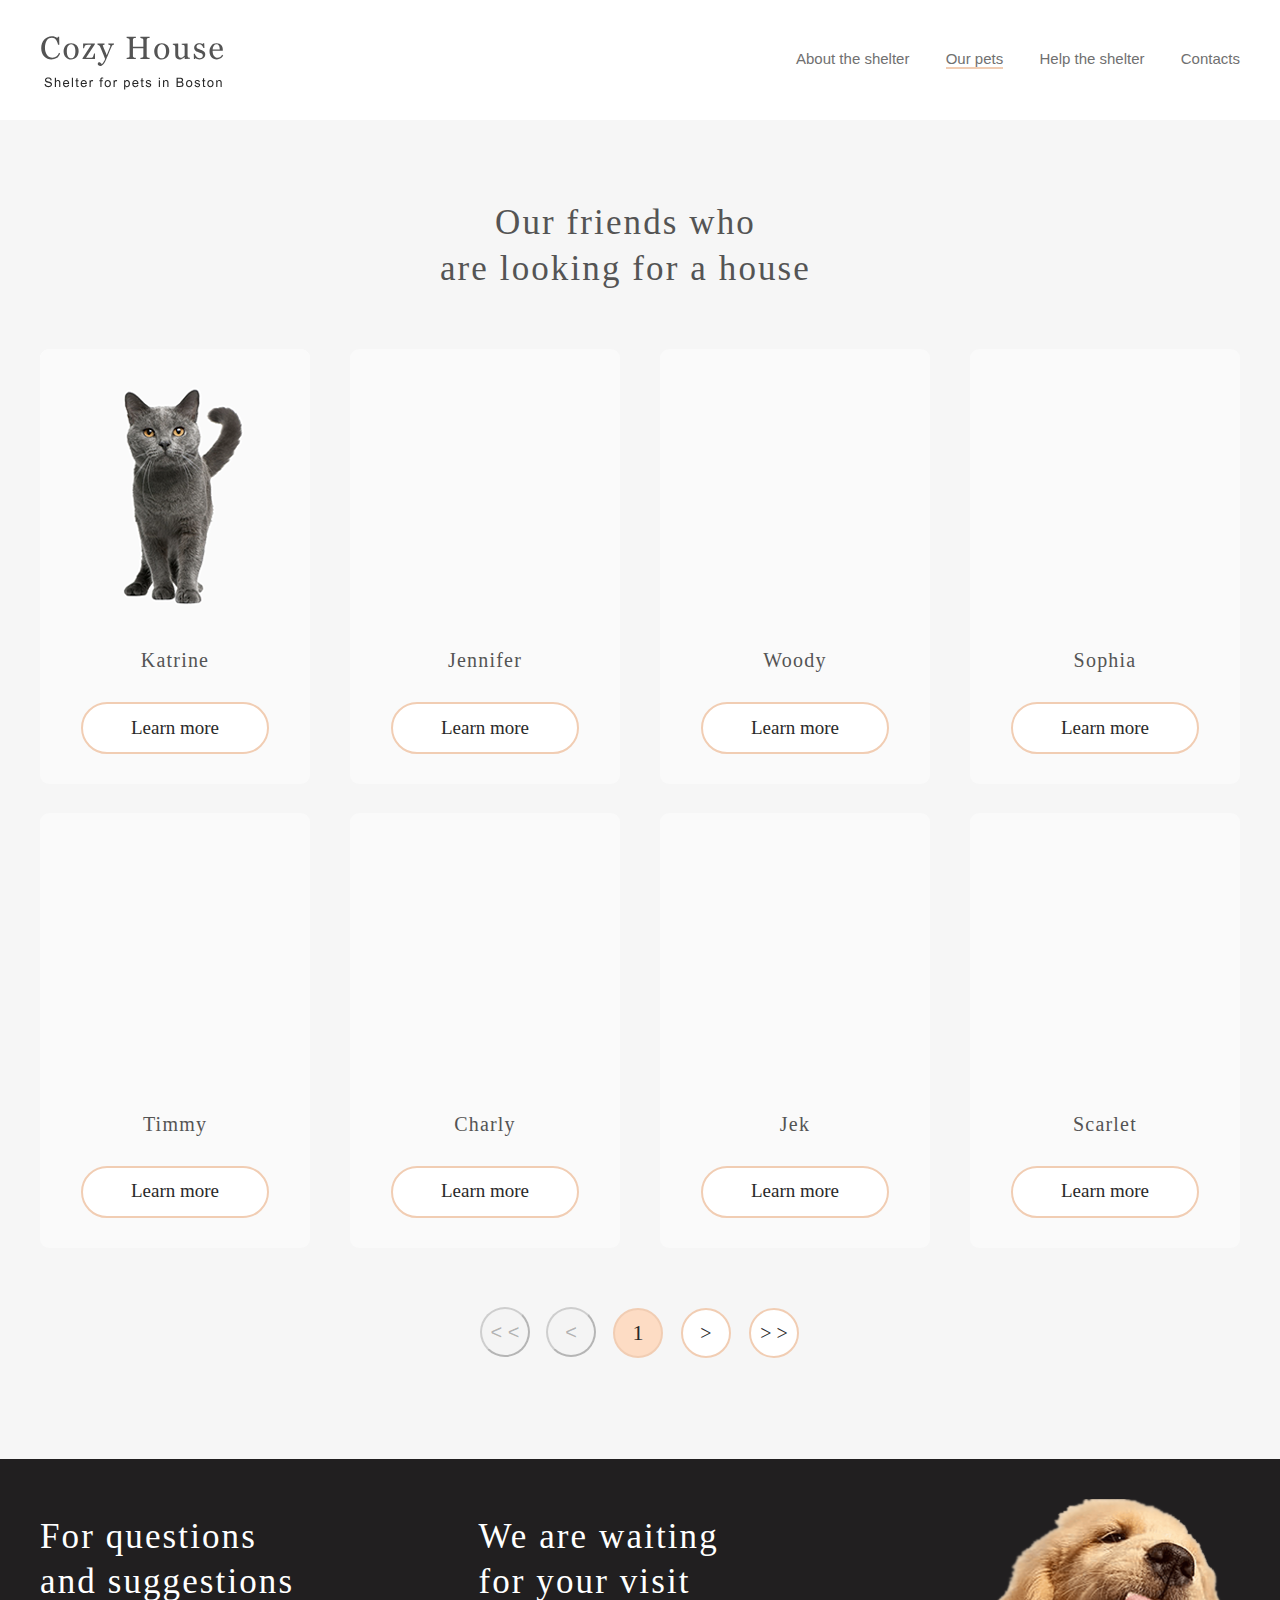
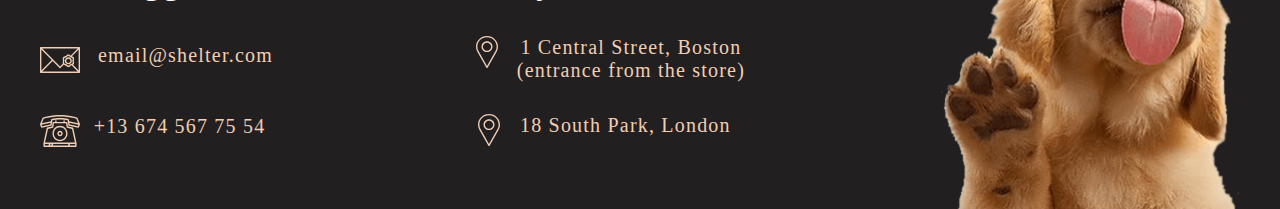
==== shelter/pets.html @ b4d2b5b7 "17 commit" ====
<!DOCTYPE html>
<html lang="en">

<head>
    <meta charset="UTF-8">
    <meta http-equiv="X-UA-Compatible" content="IE=edge">
    <meta name="viewport" content="width=device-width, initial-scale=1.0">
    <link rel="stylesheet" href="style.css">
    <link rel="stylesheet" href="../style1.css">
    <title>Document</title>
</head>

<body onresize="init()">
    <div class="wrapper">
        <header class="header__sec">
            <div class="header__container _container">
                <a href="../index.html" class="header__logo">
                    <img src="./svg/logo-pets.svg" alt="Логотип">
                </a>
                <div class="header__pets__menu-btn">
                    <span></span>
                    <span></span>
                    <span></span>
                </div>
                <div class="header__pets__menu-btn1">
                    <span></span>
                    <span></span>
                    <span></span>
                </div>
                <nav class="header__menu menu">
                    <ul class="menu__list__pets">
                        <li class="menu__item">
                            <a href="../index.html" class="menu__link__pets">About the shelter</a>
                        </li>
                        <li class="menu__item">
                            <a href="./pets.html" class="menu__link__pets">Our pets</a>
                        </li>
                        <li class="menu__item">
                            <a href="../index.html#help" class="menu__link__pets">Help the shelter</a>
                        </li>
                        <li class="menu__item">
                            <a href="#footer" class="menu__link__pets">Contacts</a>
                        </li>
                    </ul>
                </nav>
            </div>
        </header>
        <main class="main">
            <div id="our-pets" class="our-pets__content">
                <div class="our-pets _container">
                    <div id="our_content" class="our_content">
                        <h3 class="our__title">Our friends who<br>
                            are looking for a house</h3>
                        <div id="our__slider" class="our__slider"></div>
                        <div id="our__navigation" class="our__navigation">
                            <button id="buttonLeftLeft" class="our__button_pets">&lt; &lt;</button>
                            <button id="buttonLeft" class="our__button_pets">&lt;</button>
                            <button id="paig_number" class="paig_number"></button>
                            <button id="buttonWrite" class="our__button_pets">&gt;</button>
                            <button id="buttonWriteWrite" class="our__button_pets">&gt; &gt;</button>
                        </div>
                    </div>
                </div>
            </div>
        </main>
        <footer id="footer" class="footer">
            <div class="footer__container _container">
                <div class="footer__content">
                    <div class="contacts">
                        <div class="footer__contacts">
                            <h3 class="contacts__title">
                                For questions and suggestions
                            </h3>
                            <div class="contacts__mail">
                                <img class="img__contacts__mail" src="./svg/icon-email.svg" alt="icon-email">
                                <a href="https://www.google.com/intl/ru/gmail/about/"
                                    target="_blank">email@shelter.com</a>
                            </div>
                            <div class="contacts__phone">
                                <img class="img__contacts__phone" src="./svg/icon-phone.svg" alt="icon-phone">
                                <a href="tel:+136745677554">+13 674 567 75 54</a>
                            </div>
                        </div>
                    </div>
                    <div class="locations">
                        <div class="footer__locations">
                            <h3 class="locations__title">
                                We are waiting for your visit
                            </h3>
                            <div class="locations__boston">
                                <img class="img__locations__marker" src="./svg/icon-marker.svg" alt="icon-marker">
                                <a href="https://www.google.com/maps/place/1+Central+St,+Boston,+MA+02109,+%D0%A1%D0%A8%D0%90/@42.3585558,-71.056915,17z/data=!3m1!4b1!4m5!3m4!1s0x89e370868bc2ce7b:0x82fa7db94f5fea9e!8m2!3d42.3585519!4d-71.0547263"
                                    target="_blank">1 Central Street, Boston (entrance from the store)</a>
                            </div>
                            <div class="locations__london">
                                <img class="img__locations__marker" src="./svg/icon-marker.svg" alt="icon-marker">
                                <a href="https://www.google.com/maps/place/South+Park+Court,+18+S+Park+Rd,+London+SW19+8TD,+%D0%92%D0%B5%D0%BB%D0%B8%D0%BA%D0%BE%D0%B1%D1%80%D0%B8%D1%82%D0%B0%D0%BD%D0%B8%D1%8F/@51.4202718,-0.2023686,17z/data=!3m1!4b1!4m6!3m5!1s0x487608baa7401b31:0x18e66d9fcd2f7d77!8m2!3d51.4202685!4d-0.2001799!16s%2Fg%2F1wtbtc88"
                                    target="_blank">18 South Park, London</a>
                            </div>
                        </div>
                    </div>
                    <img class="footer__puppy" src="./svg/footer-puppy.svg" alt="donation-dog">
                </div>
            </div>
        </footer>
    </div>
    <script async src="pets.js"></script>
</body>


</html>
---- shelter/style.css ----
/* Reset and base styles  */
*,
*::before,
*::after {
    padding: 0px;
    margin: 0px;
    border: none;
    box-sizing: border-box;
    scroll-behavior: smooth;
}

/* Links */

a,
a:link,
a:visited {
    width: 100%;
    text-decoration: none;
}

a:hover {
    text-decoration: none;
}

/* Common */

aside,
nav,
footer,
header,
section,
main {
    display: block;
}

h1,
h2,
h3,
h4,
h5,
h6,
p {
    font-size: inherit;
    font-weight: inherit;
}

ul,
ol,
li {
    list-style: none;
}

img {
    vertical-align: top;
}

/*---------Шрифты---------*/

h1 {
    font-family: Georgia, Times, "Times New Roman", serif;
    font-size: 24px;
    font-style: normal;
    font-variant: normal;
    font-weight: 700;
    line-height: 26.4px;
}

h3 {
    font-family: Georgia, Times, "Times New Roman", serif;
    font-size: 14px;
    font-style: normal;
    font-variant: normal;
    font-weight: 700;
    line-height: 15.4px;
}

p {
    font-family: Georgia, Times, "Times New Roman", serif;
    font-size: 14px;
    font-style: normal;
    font-variant: normal;
    font-weight: 400;
    line-height: 20px;
}

blockquote {
    font-family: Georgia, Times, "Times New Roman", serif;
    font-size: 21px;
    font-style: normal;
    font-variant: normal;
    font-weight: 400;
    line-height: 30px;
}

pre {
    font-family: Georgia, Times, "Times New Roman", serif;
    font-size: 13px;
    font-style: normal;
    font-variant: normal;
    font-weight: 400;
    line-height: 18.5714px;
}

/*styles  */
.wrapper {
    min-height: 100%;
    overflow: hidden;
    scroll-behavior: smooth;
}

._container {
    max-width: 1200px;
    margin: 0px auto;
    padding: 0px 40px;
    box-sizing: content-box;
}

/*---------header-----------------*/
.header {
    position: absolute;
    width: 100%;
    left: 0;
    right: 0;
    top: 60px;
    z-index: 50;
}

.header__sec {
    position: absolute;
    width: 100%;
    left: 0;
    right: 0;
    top: 30px;
    z-index: 50;
}

.header__container {
    position: relative;
    display: flex;
    min-height: 60px;
    align-items: center;
    justify-content: space-between;
}

.header__logo {
    width: 184px;
    height: 60px;
}

.menu {
    z-index: 1;
    position: absolute;
    right: 40px;
    top: 17px;
}

.menu__list {
    width: 444px;
    display: flex;
    flex-wrap: wrap;
    justify-content: space-between;
}

.menu__list a:hover {
    color: #FAFAFA;
}

/*
.menu__item:not(:last-child) {
    margin: 0px 35px 0px 0px;
}
*/
.menu__link {
    padding-bottom: 3px;
    font-family: 'Arial';
    font-style: normal;
    font-weight: 400;
    font-size: 15px;
    line-height: 160%;
    color: #CDCDCD;
}

.header__menu-btn {
    width: 30px;
    height: 22px;
    position: absolute;
    left: auto;
    right: 53px;
    z-index: 0;
    content-visibility: hidden;
}

.header__menu-btn span {
    border-radius: 2px;
    width: 30px;
    position: absolute;
    top: 50%;
    left: 50%;
    transform: translate(-50%, -50%);
    border: 1px solid #F1CDB3;
    transition: all 0.5s;
}

.header__menu-btn span:nth-of-type(2) {
    top: calc(50% - 9px);
}

.header__menu-btn span:nth-of-type(3) {
    top: calc(50% + 8.5px);
}

.header__menu-btn1 {
    width: 30px;
    height: 22px;
    position: absolute;
    left: auto;
    right: 68px;
    z-index: 0;
    content-visibility: hidden;
}

.header__menu-btn1 span {
    border-radius: 2px;
    width: 30px;
    position: absolute;
    top: 50%;
    left: 50%;
    transform: translate(-50%, -50%);
    border: 1px solid #F1CDB3;
    transition: all 0.5s;
    transform: rotate(90deg);
}

.header__menu-btn1 span:nth-of-type(2) {
    left: calc(50% - 9px);
}

.header__menu-btn1 span:nth-of-type(3) {
    left: calc(50% + 8.5px);
}

/*-------------header__pets----------*/
.header__pets__menu-btn {
    width: 30px;
    height: 22px;
    position: absolute;
    left: auto;
    right: 53px;
    z-index: 0;
    content-visibility: hidden;
}

.header__pets__menu-btn span {
    border-radius: 2px;
    width: 30px;
    position: absolute;
    top: 50%;
    left: 50%;
    transform: translate(-50%, -50%);
    border: 1.5px solid #000000;
    transition: all 0.5s;
}

.header__pets__menu-btn span:nth-of-type(2) {
    top: calc(50% - 9px);
}

.header__pets__menu-btn span:nth-of-type(3) {
    top: calc(50% + 8.5px);
}

.header__pets__menu-btn1 {
    width: 30px;
    height: 22px;
    position: absolute;
    left: auto;
    right: 68px;
    z-index: 0;
    content-visibility: hidden;
}

.header__pets__menu-btn1 span {
    border-radius: 2px;
    width: 30px;
    position: absolute;
    top: 50%;
    left: 50%;
    transform: translate(-50%, -50%);
    border: 1.5px solid #707070;
    transition: all 0.5s;
    transform: rotate(90deg);
}

.header__pets__menu-btn1 span:nth-of-type(2) {
    left: calc(50% - 9px);
}

.header__pets__menu-btn1 span:nth-of-type(3) {
    left: calc(50% + 8.5px);
}

.menu__link__pets {
    font-family: 'Arial';
    font-style: normal;
    font-weight: 400;
    font-size: 15px;
    line-height: 160%;
    color: #707070;
}

.menu__list__pets {
    display: flex;
    flex-wrap: wrap;
    width: 444px;
    justify-content: space-between;
}

.menu__list__pets a:hover {
    color: rgba(41, 41, 41, 1);
}

/*-----------main--------------*/
.main {
    flex: 1 1 auto;
}

/*-----------not-only-----------------*/
.screen__content {
    display: flex;
    background: url(./img/start-screen-gradient-background.jpg), radial-gradient(100% 215.42% at 0% 0%, #5B483A 0%, #262425 100%)
        /* warning: gradient uses a rotation that is not supported by CSS and may not behave as expected */
        , #211F20;
    background-repeat: no-repeat;
    background-position: center center;
    background-attachment: fixed;
    background-size: cover;
    align-items: center;
    justify-content: space-between;
}

.not__only {
    display: flex;
}

.not__only__container {
    display: flex;
    margin: 180px 0px 0px 0px;
    width: 100%;
}

.not__only__container>* :not(:last-child) {
    margin: 0px 0px 9.13% 0px;
}

.not__only__content {
    margin: 13.6% 0px auto 0px;
    width: 100%;
}

.not__only__title {
    font-family: 'Georgia';
    font-style: normal;
    font-weight: 400;
    font-size: 275%;
    line-height: 130%;
    display: flex;
    align-items: center;
    color: #FFFFFF;
    max-width: 310px
}

.not__only__text {
    font-family: 'Arial';
    font-style: normal;
    font-weight: 400;
    font-size: 15px;
    line-height: 160%;
    display: flex;
    align-items: center;
    color: #CDCDCD;
}

button {
    background: white;
    border-radius: 100px;
    font-family: 'Georgia';
    font-style: normal;
    color: #292929;
    flex: none;
    order: 0;
    flex-grow: 0;
    border: 2px solid #F1CDB3;
}

.button__start__content {
    background: white;
    border-radius: 100px;
    font-family: 'Georgia';
    font-style: normal;
    color: #292929;
    flex: none;
    order: 0;
    flex-grow: 0;
    border: 2px solid #F1CDB3;
    width: 45%;
    height: 52px;
    font-weight: 400;
    font-size: 90%;
    line-height: 130%;
    text-align: center;
    letter-spacing: 0.06em;
    display: flex;
    justify-content: center;
    flex-direction: row;
    align-content: center;
    align-items: center;
}

.button__start__content a {
    color: #292929;
}

button:hover {
    background: #FDDCC4;
}

.button__start__content:hover {
    background: #FDDCC4;
}

.not__only__puppy {
    max-width: 698px;
    max-height: 728px;
    margin: 0px 0px 0px 3.65%;
}

/*-----------about----------------*/
.about__content {
    display: flex;
    width: 100%;
}

.about {
    display: flex;
}

.about__pets {
    width: 300px;
    height: 408px;
    margin: 6.67% 10% 8.34% 14.6%;
}

.about__pets__content {
    display: flex;
    margin: 7.84% auto 9.5% 0px;
    width: 35.84%;
    flex-direction: column;
}

.about__title {
    font-family: 'Georgia';
    font-style: normal;
    font-weight: 400;
    font-size: 35px;
    line-height: 130%;
    letter-spacing: 0.06em;
    color: #545454;
    max-width: 370px;
    padding-bottom: 24px;
}

.about__text {
    font-family: 'Arial';
    font-style: normal;
    font-weight: 400;
    font-size: 15px;
    line-height: 160%;
    color: #4C4C4C;
    padding-bottom: 25px;
}

.about__text1 {
    font-family: 'Arial';
    font-style: normal;
    font-weight: 400;
    font-size: 15px;
    line-height: 160%;
    color: #4C4C4C;
}

.about__pets__content>* :not(:last-child) {
    margin: 0px 0px 25px 0px;
}

/*-------------aur_friends------------------*/
.aur-friends__content {
    display: flex;
    background: #F6F6F6;
}

.aur-friends {
    width: 100%;
    display: flex;
    margin: 80px auto 100px;
}

.pets_content {
    width: 100%;
    display: flex;
    flex-direction: column;
    align-items: center;
}

.pets__title {
    font-family: 'Georgia,serif';
    font-style: normal;
    font-weight: 400;
    margin: 0;
    font-size: 2.1875rem;
    line-height: 130%;
    letter-spacing: .1em;
    text-align: center;
    color: #545454;
}

.slider {
    width: 100%;
    margin: 60px auto;
    display: flex;
    flex-direction: row;
    align-items: center;
}

.button_pets {
    display: flex;
    box-sizing: border-box;
    width: 50px;
    height: 50px;
    border: 2px solid #F1CDB3;
    border-radius: 50px;
    align-items: center;
    justify-content: center;
    margin: 1px;
}

.paig_number {
    font-size: 22px;
    background: #FDDCC4;
    display: flex;
    box-sizing: border-box;
    width: 50px;
    height: 50px;
    border: 2px solid #F1CDB3;
    border-radius: 50px;
    align-items: center;
    justify-content: center;
    margin: 1px;
}

.button_meet_the_rest {
    text-align: center;
    display: flex;
    justify-content: center;
    align-items: center;
    background: white;
    border-radius: 100px;
    font-family: 'Georgia';
    font-style: normal;
    color: #292929;
    flex: none;
    order: 0;
    flex-grow: 0;
    border: 2px solid #F1CDB3;
    width: 261px;
    height: 52px;
    font-weight: 400;
    font-size: 17px;
    line-height: 130%;
    letter-spacing: 0.06em;
}

.button_meet_the_rest a {
    color: #292929;
}

.button_meet_the_rest:hover {
    background: #FDDCC4;
}

.card {
    display: flex;
    width: 27.3%;
    height: 435px;
    background: #FAFAFA;
    border-radius: 9px;
    flex-direction: column;
    align-items: center;
    justify-content: space-between;
}

.card:hover {
    box-shadow: 0px 2px 35px 14px rgba(13, 13, 13, 0.04);
}

.card_pets {
    width: 100%;
    display: flex;
    padding: 0px 4.4%;
    justify-content: space-between;
}

.card_pets1 {
    margin: 20px 0px 0px 0px;
    display: flex;
    justify-content: space-evenly;
}

.pets_img {
    width: 100%;
    height: 270px;
    border-radius: 9px 9px 0px 0px;
    margin: 0 auto
}

.pets_card_title {
    font-family: 'Georgia';
    font-style: normal;
    font-weight: 400;
    font-size: 20px;
    line-height: 23px;
    display: flex;
    align-items: center;
    text-align: center;
    letter-spacing: 0.06em;
    color: #545454;
}

.button_primary {
    display: flex;
    flex-direction: row;
    align-items: center;
    gap: 10px;
    width: 69.3%;
    height: 52px;
    font-weight: 400;
    font-size: 19px;
    line-height: 130%;
    justify-content: center;
    margin-bottom: 30px;
}

/*-----------help-----------*/
.help__content {
    display: flex;
}

.help {
    display: flex;
    margin: 80px auto 100px;
}

.help_content {
    display: flex;
    margin: auto;
    flex-direction: column;
    align-items: center;
}

.help__title {
    font-family: 'Georgia';
    font-style: normal;
    font-weight: 400;
    font-size: 35px;
    line-height: 130%;
    text-align: center;
    letter-spacing: 0.06em;
    color: #545454;
    width: 350px;
    height: 91px;
    margin: 0px 425px 60px;

}

.list__help {
    display: flex;
    flex-wrap: wrap;
    width: 1030px;
    height: 281px;
    flex-direction: row;
    align-content: space-between;
    gap: 29px 120px;
    justify-content: flex-end;
}

.item__help {
    display: flex;
    max-height: 113px;
    flex-direction: column;
    font-family: 'Georgia';
    font-style: normal;
    font-weight: 400;
    font-size: 20px;
    align-items: center;
    text-align: center;
    letter-spacing: 0.06em;
    color: #545454;
}

.item__help:last-child {
    margin: 0px 85px 0px 0px;
}


.img__help {
    width: 60px;
    height: 60px;
    margin: 0 auto 30px;
}

/*-----------donation-------------*/
.in_addition__content {
    width: 100%;
    display: flex;
    background: #F6F6F6;
}

.in_addition {
    width: 100%;
    display: flex;
}

.img__donation {
    width: 42.1%;
    height: 261px;
    margin: 7.6% 2.5% 9.2% 11.9%;
}

.donation__content {
    display: flex;
    margin: 6.7% auto 8.4% 0px;
    flex-direction: column;
}

.in_addition>* :not(:last-child) {
    margin: 0px 0px 20px 0px;
}

.donation__title {
    font-family: 'Georgia';
    font-style: normal;
    font-weight: 400;
    font-size: 35px;
    line-height: 126%;
    letter-spacing: 0.06em;
    color: #545454;
    max-width: 300px;
}

.donation__subtitle {
    font-family: 'Georgia';
    font-style: normal;
    font-weight: 400;
    font-size: 15px;
    line-height: 110%;
    letter-spacing: 0.06em;
    color: #545454;
}

.donation__card {
    display: flex;
    gap: 10px;
    background: #F1CDB3;
    border-radius: 9px;
    justify-content: flex-end;
    width: fit-content;
    position: relative;
    width: 93%;
    height: 41px;
    display: inline;
    text-align: right;
    padding: 2.7% 2.7% 2.7% 17.9%
}

.card__content {
    display: flex;
    width: 319px;
    height: 23px;
    flex-direction: row;
    justify-content: space-between;
    margin: 10px 15px;
}

.img__donation__card {
    width: 30px;
    height: 23px;
    position: absolute;
    left: 3%;
    top: 20%;
}

.card__number {
    font-family: 'Georgia';
    font-style: normal;
    font-weight: 400;
    font-size: 20px;
    line-height: 115%;
    color: #545454;
    margin: 0px;
}

.donation__text {
    max-width: 380px;
    font-family: 'Arial';
    font-style: italic;
    font-weight: 400;
    font-size: 12px;
    line-height: 18px;
    display: flex;
    align-items: center;
    color: #B2B2B2;
}

/*-----------footer-------------*/
.footer {
    display: flex;
    background: url(./img/start-screen-gradient-background.jpg), radial-gradient(100% 215.42% at 0% 0%, #5B483A 0%, #262425 100%)
        /* warning: gradient uses a rotation that is not supported by CSS and may not behave as expected */
        , #211F20;
    background-repeat: no-repeat;
    background-position: center center;
    background-attachment: fixed;
    background-size: cover;
    align-items: center;
    justify-content: space-between;
}

.footer__container {
    display: flex;
    width: 100%;
}

.footer__content {
    width: 100%;
    display: flex;
    margin: 40px 0px 0px 0px;
}

.contacts {
    display: flex;
    height: fit-content;
    width: 36.7%;
}

.locations {
    display: flex;
    height: fit-content;
    width: 36.7%;
}

.locations>* :not(:last-child) {
    margin: 0px 0px 32px -2px;
}



.footer__contacts {
    display: flex;
    flex-direction: column;
    margin: 3.7% 36.4% 13.7% 0;
    width: 280px;
}

.contacts>* :not(:last-child) {
    margin: 0px 0px 39px 0px;
}

.contacts__title {
    font-family: 'Georgia';
    font-style: normal;
    font-weight: 400;
    font-size: 35px;
    line-height: 128%;
    letter-spacing: 0.06em;
    color: #FFFFFF;
    width: 280px
}

footer a {
    font-family: 'Georgia';
    font-style: normal;
    font-weight: 400;
    font-size: 20px;
    line-height: 115%;
    letter-spacing: 0.06em;
    color: #F1CDB3;
    text-align: center;
}

.contacts__mail {
    width: 251px;
    height: 32px;
    display: flex;
    flex-direction: row;
    justify-content: space-between;
}

.img__contacts__mail {
    width: 40px;
    height: 32px;
}

.contacts__phone {
    width: 239px;
    height: 32px;
    display: flex;
    flex-direction: row;
    justify-content: space-between;
}

.img__contacts__phone {
    width: 40px;
    height: 32px;
}

.footer__locations {
    display: flex;
    flex-direction: column;
    margin: 3.4% 35.7% 13.7% 0;
}

.locations__title {
    font-family: 'Georgia';
    font-style: normal;
    font-weight: 400;
    font-size: 35px;
    line-height: 130%;
    letter-spacing: 0.06em;
    color: #FFFFFF;
    height: 90px;
}

.locations__boston {
    width: 285px;
    height: 46px;
    display: flex;
    flex-direction: row;
    justify-content: space-between;
}

.img__locations__marker {
    width: 22px;
    height: 32px;
    margin-right: 20px;
}

.locations__london {
    width: 270px;
    height: 32px;
    display: flex;
    justify-content: space-between;
}

.footer__puppy {
    width: 300px;
    height: 310px;
    margin-left: 1.6%;
}

/*-------------pets--------------*/
.our-pets__content {
    width: 100%;
    display: flex;
    background: #F6F6F6;
    margin: 120px auto 0px
}

.our-pets {
    display: flex;
    margin: 80px auto 100px;
}

.our_content {
    width: 100%;
    display: flex;
    flex-direction: column;
    align-items: center;
}

.our__title {
    margin: 0 33.34%;
    width: 33.34%;
    font-family: 'Georgia';
    font-style: normal;
    font-weight: 400;
    font-size: 35px;
    line-height: 45.5px;
    display: flex;
    align-items: center;
    text-align: center;
    letter-spacing: 0.06em;
    color: #545454;
}

.our__slider {
    margin: 60px auto 60px;
    display: flex;
    flex-direction: row;
    align-items: center;
}

.our__navigation {
    display: flex;
    width: 320px;
    justify-content: space-between;
}

.our__card {
    margin: 6px 0 7px 0;
    display: flex;
    width: 270px;
    height: 435px;
    background: #FAFAFA;
    border-radius: 9px;
    flex-direction: column;
    align-items: center;
    justify-content: space-between;
}

/*
.our__card:not(:first-child) {
    margin: 15px 15px 15px 15px;
}

.our__card:first-child {
    margin: 0px 0px 0px 10px;
}
*/


.our__card:hover {
    box-shadow: 0px 2px 35px 14px rgba(13, 13, 13, 0.04);
}

.our__card_pets {
    width: 100%;
    height: 103.45%;;
    display: flex;
    flex-direction: row;
    flex-wrap: wrap;
    justify-content: space-between;
    align-content: space-around;
}

.our__button_pets {
    font-size: 20px;
    box-sizing: border-box;
    width: 50px;
    height: 50px;
    border: 2px solid #F1CDB3;
    border-radius: 50px;
    margin: 1px;
}

/*-------------------------------*/
---- style1.css ----
@media (max-width:990px) {
    .contacts__title {
        font-size: 30px;
        width: 250px;
    }

    .locations__title {
        font-size: 30px;
    }

    .our__title {
        width: 60%;
    }
}

@media (max-width:860px) {

    /*-------------------*/
    ._container {
        padding: 0px 30px;
    }

    .header {
        top: 30px;
    }

    .menu {
        right: 30px;
    }

    .menu__list {
        width: 440px;
    }

    /*-----------------------*/
    .not__only__container {
        flex-direction: column;
        margin: 150px 70px 0px 69px;
    }

    .not__only__container>* :not(:last-child) {
        margin: 0px 0px 42px 0px;
    }

    .not__only__content {
        margin: 0px 9.7% auto 9.7%;
        display: flex;
        flex-direction: column;
    }

    .not__only__content button {
        margin: 0 auto;
    }

    .not__only__puppy {
        max-width: 100%;
        max-height: 593px;
        margin: 100px -70px 0px auto;
    }

    .not__only__text {
        width: 83%;
    }

    /*-----------------------------------*/
    .about__content {
        flex-direction: column-reverse;
    }

    .button__start__content {
        margin: 0 auto 0 23%;
        width: 36%;
        font-size: 105%;
    }

    .about__pets__content {
        margin: 11.3% 19.2% 11.3% 19.5%;
        width: 60%;
    }

    .about__pets {
        margin: 0 auto 100px;
    }

    /*------------------------------*/
    .card_pets {
        padding: 0px 12px;
    }

    .card:not(:last-child) {
        margin: 0px 40px 0px 0px;
    }

    .card {
        width: 50%;
    }

    /*---------------------------------*/
    .help__title {
        margin: 0px 0px 60px 5px;

    }

    .help {
        margin: 79px auto 100px;
    }

    .item__help:last-child {
        margin: 0px 0px 0px 0px;
    }

    .list__help {
        display: flex;
        flex-wrap: wrap;
        width: 630px;
        height: fit-content;
        gap: 55px 0px;
        justify-content: space-between;
    }

    .item__help {
        width: 170px;
        height: 113px;
    }

    /*---------------------*/
    .img__donation {
        width: 100%;
        margin: 8.5% auto 14.13%;
    }

    .donation__content {
        margin: 11.3% 23.2% 0;
    }

    .in_addition {
        flex-direction: column-reverse;
    }

    .card__content {
        width: 91%;
    }

    .donation__card:first-child {
        margin: 0px;
    }

    /*----------------------------------*/
    .footer__content {
        display: flex;
        margin: 30px 0px 0px 0px;
        flex-wrap: wrap;
        flex-direction: row;
    }

    .contacts {
        width: 39.5%;
        margin: 0px 8.5% 0px 4.8%;
    }

    .locations {
        width: 42.4%;
        margin-right: 0px;
    }

    .contacts__title {
        font-size: 35px;
        width: 280px;
    }

    .locations__title {
        font-size: 35px;
    }

    .footer__contacts {
        margin: 0px 0px 0px 0px;
    }

    .footer__locations {
        margin: 0px 0px 65px 0px;
    }

    .footer__puppy {
        margin: 0 auto 0 29%;
    }

    /*--------------------*/
    .menu__list__pets {
        width: 440px;
        justify-content: space-between;
    }

    /*--------------------*/
    .our__title {
        margin: 0 auto 0px 21.89%
    }

    .our__card_pets {
        height: 104.45%;
        display: flex;
        margin: 74px 9.2% 3px 9.2%;
        justify-content: space-between;
        ;
    }

    .our__card {
        margin: 0px 0 -14px 0;
    }

    .our__slider {
        height: 100%;
        margin: 0px auto 96px
    }

    .our__navigation {
        width: 340px;
        margin: 0 auto 10px;
    }

    .our-pets {
        display: flex;
        margin: 80px auto 65px;
    }


}

@media (max-width:767px) {
    ._container {
        padding: 0px 30px;
    }

    .menu__list {
        margin: 0px;
        display: flex;
        flex-direction: column;
        align-items: center;
        flex-wrap: wrap;
    }

    .menu__item:not(:last-child) {
        margin: 0px 0px 40px 0px;
    }

    .menu {
        position: absolute;
        left: auto;
        right: 0px;
        top: 0px;
        background: #292929;
        content-visibility: hidden;
    }

    .menu.active {
        top: -30px;
        content-visibility: visible;
        border-radius: 20px 0 0 20px;
        border: 2px solid #ff5722;
    }

    .menu.unactive {
        content-visibility: hidden;
    }

    .menu__link {
        font-size: 32px;
        line-height: 51.8px;
    }

    .header__menu-btn {
        z-index: 2;
        content-visibility: visible;
    }

    .header__menu-btn.active {
        z-index: 0;
        content-visibility: hidden;
    }

    .header__menu-btn.active {
        z-index: 2;
        content-visibility: visible;
    }

    .header__menu-btn1.active {
        z-index: 2;
        content-visibility: visible;
    }

    .header__menu-btn.active {
        z-index: 1;
        content-visibility: hidden;
    }

    /*-----------header__pets---------------*/
    .header__pets__menu-btn {
        z-index: 2;
        content-visibility: visible;
    }

    .header__pets__menu-btn.active {
        z-index: 0;
        content-visibility: hidden;
    }

    .header__pets__menu-btn.active {
        z-index: 2;
        content-visibility: visible;
    }

    .header__pets__menu-btn1.active {
        z-index: 2;
        content-visibility: visible;
    }

    .header__pets__menu-btn.active {
        z-index: 0;
        content-visibility: hidden;
    }

    .menu__link__pets {
        font-size: 32px;
        line-height: 51.8px;
    }

    .menu__list__pets {
        margin: 5px 70px 0px 10px;
        display: flex;
        flex-direction: column;
        align-items: center;
        flex-wrap: wrap;
    }

    .menu__list__pets a:hover {
        color: rgb(0, 0, 0);
    }


}

@media (max-width:738px) {
    .our__card_pets {
        margin: 0px 9.2% 3px 9.2%;
        justify-content: center;
    }
    .our__card {
        margin: 0px 0 30px 0;
    }
}

@media (max-width: 695px) {
    .card__number {
        font-size: 18px;
    }
}

@media (max-width: 631px) {
    .card__number {
        font-size: 16px;
    }

    /*------------------------*/

    .footer__content {
        display: flex;
        margin: 30px 0px 0px 0px;
        flex-wrap: wrap;
        flex-direction: column;
        align-items: center;
    }

    .contacts__title {
        font-size: 25px;
        text-align: center;
        height: 64px
    }

    .locations__title {
        font-size: 25px;
        text-align: center;
        height: 64px;
        width: 240px;
    }

    .locations {
        width: 300px;
        margin: 34px 0px;
    }

    .contacts {
        width: 100%;
        margin: 0 auto;
    }

    .footer__contacts {
        margin: 0px 0px 0px 0px;
        align-items: center;
        width: 100%;
    }

    .footer__locations {
        margin: 8px 0px;
        width: 300px;
        align-content: center;
    }

    .footer__puppy {
        width: 260px;
        height: 269px;
        margin: 0 auto 0;
    }

    .locations>* :not(:last-child) {
        margin: 0px auto 40px auto;
    }

    .locations__boston {
        width: 300px;
        gap: 0px 25px;
    }

    .locations__london {
        width: 300px;
        height: 32px;
        display: flex;
        justify-content: center;
        gap: 0px 50px;
    }


}

@media (max-width: 580px) {
    .card__number {
        font-size: 14px;
    }
}

@media (max-width:510px) {
    ._container {
        padding: 0px 10px;
    }

    .menu__list {
        display: flex;
        width: fit-content;
        margin: 248px 40px 284px 39px;
        justify-content: center;
    }

    .menu__link {
        font-size: 32px;
        line-height: 51.8px;
    }

    .menu__link__pets {
        font-size: 32px;
        line-height: 51.8px;
    }

    .not__only__container {
        flex-direction: column;
        margin: 150px 0px 0px 0px;
    }

    .not__only__content {
        margin: 0px 0px auto 0px;
        display: flex;
        flex-direction: column;
        align-items: center;
        width: 100%;
    }

    .not__only__puppy {
        max-width: 260px;
        max-height: 271.77px;
        margin: 105px 0px 0.23px auto;
    }

    .not__only__text {
        width: 100%;
        text-align: center;
    }

    .button__start__content {
        width: 70%;
        font-size: 105%;
        margin: 0;
    }

    .not__only__title {
        font-size: 25px;
        letter-spacing: 0.06em;
        text-align: center;
        padding: 0px 40px 0px 40px;
    }

    /*---------------------------*/
    .about__pets__content {
        margin: 42px 28px 40px;
        width: fit-content;
    }

    .about__text {
        text-align: justify;
        padding-bottom: 23px;
    }

    .about__text1 {
        text-align: justify;
    }

    .about__title {
        font-size: 25px;
        max-width: 370px;
        text-align: center;
    }

    .about__pets {
        width: 260px;
        height: 353.6px;
        margin: 0 auto 40.4px;
    }

    /*-----------------------*/
    .aur-friends {
        margin: 45px auto 40px;
    }

    .slider {
        flex-direction: column;
        margin: 43px auto;
    }

    .pets__title {
        font-size: 25px;
        line-height: 31.5px;
    }

    .card_pets1 {
        margin: 19px auto 0px;
        width: 185px;
        display: flex;
        justify-content: space-between;
    }

    .card {
        width: 98%;
    }

    /*-----------------------*/
    .help__title {
        font-size: 25px;
        height: 64px;
        margin: 0px 30px 42px;
        width: fit-content;

    }

    .img__help {
        width: 60px;
        height: 51px;
        margin: 0 auto 20px;
    }

    .item__help {
        font-size: 15px;
        width: 125px;
        height: fit-content;
    }

    .item__help:last-child {
        margin: 0px 0px 0px 0px;
    }

    .item__help:not(:last-child) {
        margin: 0px 0px 0px 0px;
    }

    .list__help {
        display: flex;
        margin: 0px 0px;
        flex-direction: row;
        flex-wrap: wrap;
        justify-content: space-between;
        width: 285px;
        gap: 29px 0px;
    }

    .help {
        margin: 42px auto 43px;
    }

    /*---------------------------*/
    .img__donation {
        width: 86.7%;
        height: 45.1%;
        margin: 14% 6.7%;
    }

    .donation__content {
        margin: 42px 0px 0px 0px;
        align-items: center;
    }

    .donation__title {
        font-size: 25px;
        text-align: center;
    }

    .donation__subtitle {
        letter-spacing: 0em;
    }

    .donation__text {
        max-width: 280px;
        text-align: justify;
        margin-top: -4px;
    }

    .card__number {
        font-size: 17px;
    }

    .card__content {
        width: fit-content;
    }

    .in_addition>* :not(:last-child) {
        margin: 0px 0px 24px 0px;
    }

    .donation__card {
        width: 75%;
    }


    /*----------------------------------*/
    /*----------------------*/
    .our__slider {
        flex-direction: column;
        margin: 40px auto 0px
    }

    .our__title {
        font-size: 25px;
        line-height: 32.5px;
        width: 290px;
        margin: 0 auto;
    }

    .our__card_pets {
        height: fit-content;
        margin: 0px 0px 15px 0px;
        flex-direction: column;
    }

    .our__navigation {
        width: 300px;
        margin: 0 auto 10px;
    }

    .our-pets {
        display: flex;
        margin: 42px auto 30px;
    }

    .menu__list__pets {
        margin: 5px 70px 0px 23px;
        max-width: max-content;
    }

    .menu__item:not(:last-child) {
        margin: 0px 0px 20px 0px;
    }
}

@media (max-width:405px) {
    .donation__card {
        width: 80%;
    }
}

@media (max-width:375px) {
    ._container {
        padding: 0px 10px;
    }

    .menu__list {
        display: flex;
        width: fit-content;
        margin: 248px 39px 308px 39px;
        justify-content: center;
    }

    .not__only__container {
        flex-direction: column;
        margin: 150px 0px 0px 0px;
    }

    .not__only__content {
        margin: 0px 0px auto 0px;
        display: flex;
        flex-direction: column;
        align-items: center;
    }

    .not__only__puppy {
        max-width: 260px;
        max-height: 271.77px;
        margin: 105px 0px 0.23px auto;
    }

    .not__only__title {
        font-size: 25px;
        letter-spacing: 0.06em;
        text-align: center;
        padding: 0px 40px 0px 40px;
    }

    /*---------------------------*/
    .about__pets__content {
        margin: 42px 28px 40px;
    }


    .about__title {
        font-size: 25px;
        max-width: 370px;
        text-align: center;
    }

    .about__pets {
        width: 260px;
        height: 353.6px;
        margin: 0 auto 40.4px;
    }

    /*-----------------------*/
    .slider {
        flex-direction: column
    }

    .donation__card {
        width: 92%;
    }

}


@media (max-width:320px) {
    ._container {
        padding: 0px 10px;
    }

    .menu.active {
        border-radius: 5px;
        border: 2px solid #ff5722;
    }

    .menu__list {
        display: flex;
        width: fit-content;
        margin: 248px 39px 305px 39px;
        justify-content: center;
    }

    .menu__link {
        font-size: 31px;
    }

    .not__only__container {
        flex-direction: column;
        margin: 150px 0px 0px 0px;
    }

    .not__only__content {
        margin: 0px 0px auto 0px;
        display: flex;
        flex-direction: column;
    }

    .not__only__puppy {
        max-width: 260px;
        max-height: 271.77px;
        margin: 105px 0px 0.23px auto;
    }

    .not__only__title {
        font-size: 25px;
        letter-spacing: 0.06em;
        text-align: center;
        padding: 0px 40px 0px 40px;
    }

    /*---------------------------*/
    .about__pets__content {
        margin: 42px 15px 40px 15px;
    }


    .about__title {
        font-size: 25px;
        max-width: 370px;
        text-align: center;
    }

    .about__pets {
        width: 260px;
        height: 353.6px;
        margin: 0px 20px 40.4px 20px;
    }

    /*-----------------------*/
    .slider {
        flex-direction: column
    }

    .menu__link__pets {
        font-size: 30px;
    }
}
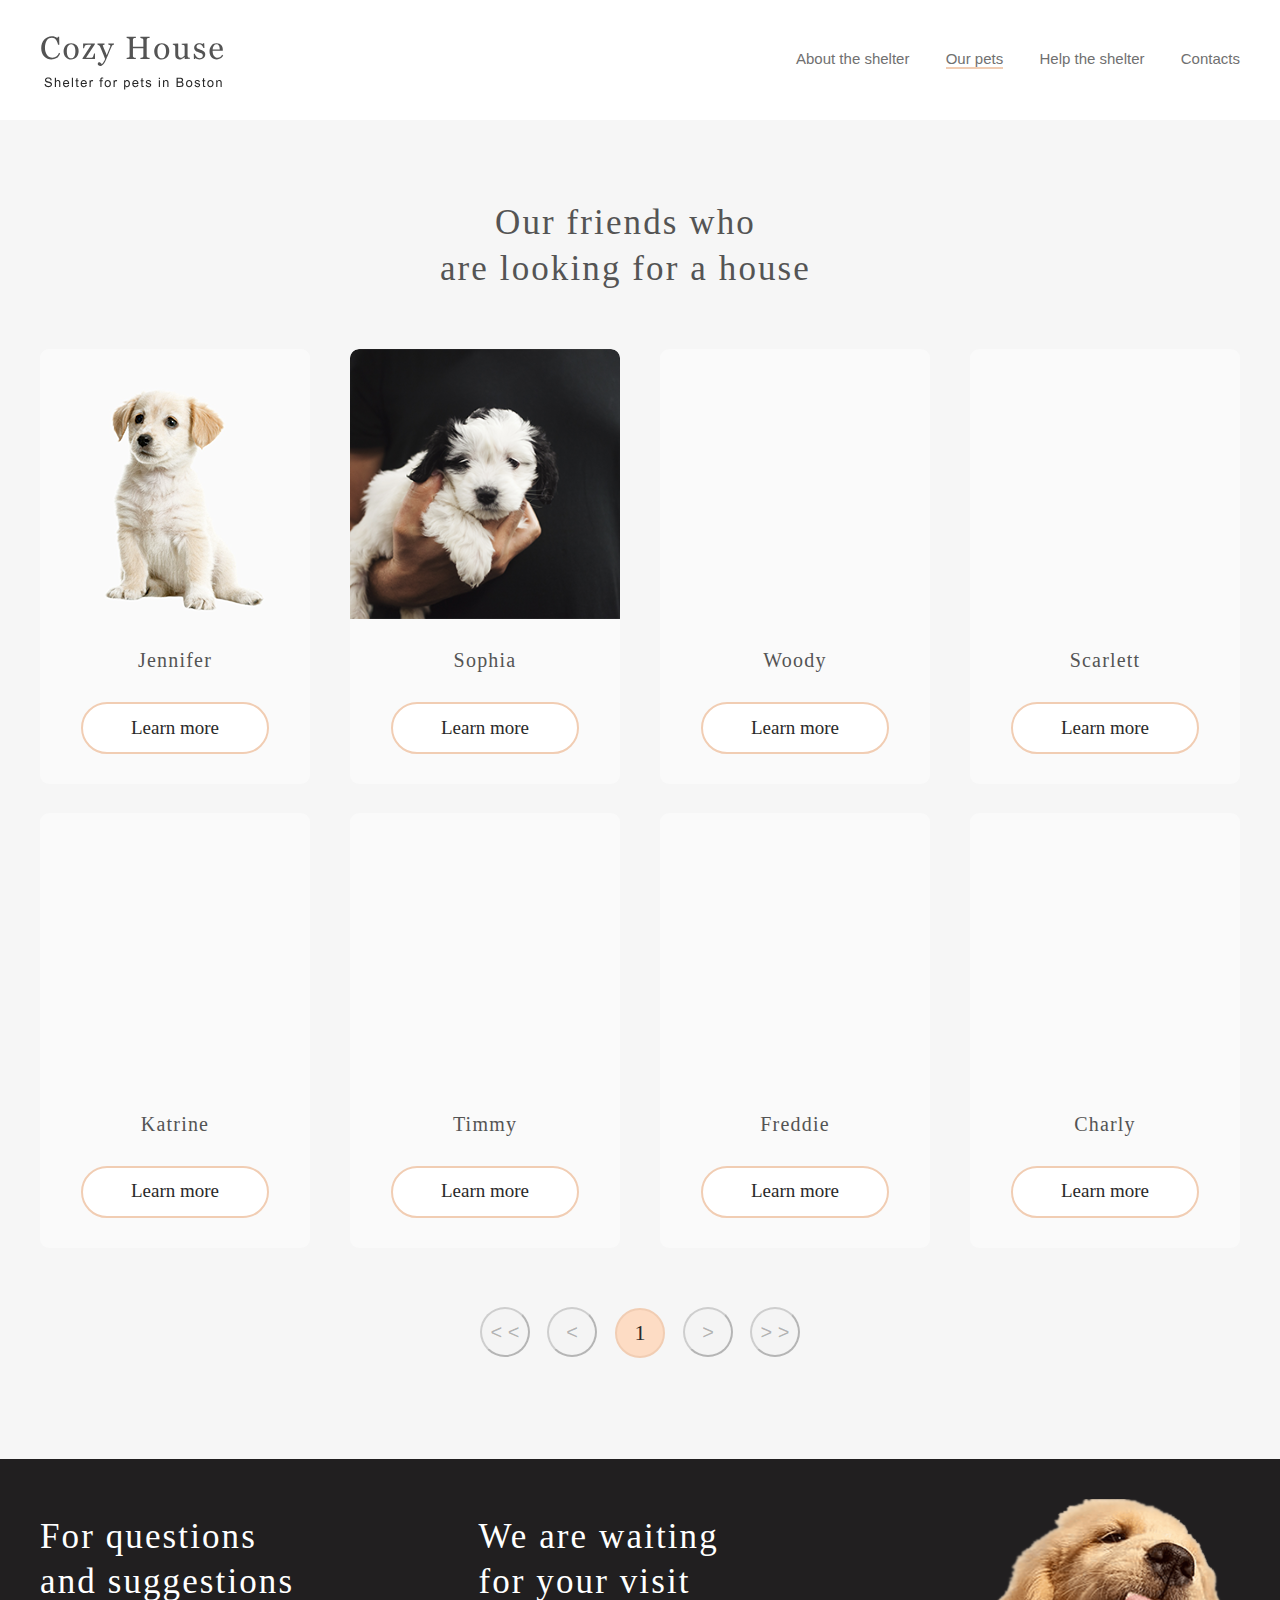
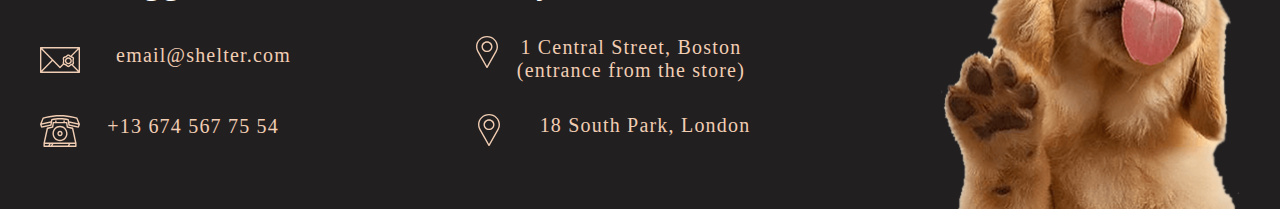
==== commit f0f4125e: "21 commit" ====
--- a/shelter/pets.html
+++ b/shelter/pets.html
@@ -5,12 +5,12 @@
     <meta charset="UTF-8">
     <meta http-equiv="X-UA-Compatible" content="IE=edge">
     <meta name="viewport" content="width=device-width, initial-scale=1.0">
+    <link rel="icon" href="./img/favicon.ico" type="image/x-icon">
     <link rel="stylesheet" href="style.css">
-    <link rel="stylesheet" href="../style1.css">
-    <title>Document</title>
+    <title>Shelter pets</title>
 </head>
 
-<body onresize="init()">
+<body onresize="init() ,thisWindowHeight()" onload="thisWindowHeight()">
     <div class="wrapper">
         <header class="header__sec">
             <div class="header__container _container">
--- a/shelter/style.css
+++ b/shelter/style.css
@@ -14,7 +14,7 @@
 a,
 a:link,
 a:visited {
-    width: 100%;
+    width: fit-content;
     text-decoration: none;
 }
 
@@ -116,12 +116,13 @@
 }
 
 /*---------header-----------------*/
+
 .header {
     position: absolute;
     width: 100%;
-    left: 0;
+    left: 0px;
     right: 0;
-    top: 60px;
+    top: 30px;
     z-index: 50;
 }
 
@@ -143,6 +144,7 @@
 }
 
 .header__logo {
+    z-index: 1;
     width: 184px;
     height: 60px;
 }
@@ -155,7 +157,7 @@
 }
 
 .menu__list {
-    width: 444px;
+    width: 442.7px;
     display: flex;
     flex-wrap: wrap;
     justify-content: space-between;
@@ -165,11 +167,6 @@
     color: #FAFAFA;
 }
 
-/*
-.menu__item:not(:last-child) {
-    margin: 0px 35px 0px 0px;
-}
-*/
 .menu__link {
     padding-bottom: 3px;
     font-family: 'Arial';
@@ -185,7 +182,7 @@
     height: 22px;
     position: absolute;
     left: auto;
-    right: 53px;
+    right: 20px;
     z-index: 0;
     content-visibility: hidden;
 }
@@ -214,7 +211,7 @@
     height: 22px;
     position: absolute;
     left: auto;
-    right: 68px;
+    right: 35px;
     z-index: 0;
     content-visibility: hidden;
 }
@@ -245,7 +242,7 @@
     height: 22px;
     position: absolute;
     left: auto;
-    right: 53px;
+    right: 20px;
     z-index: 0;
     content-visibility: hidden;
 }
@@ -274,7 +271,7 @@
     height: 22px;
     position: absolute;
     left: auto;
-    right: 68px;
+    right: 35px;
     z-index: 0;
     content-visibility: hidden;
 }
@@ -393,7 +390,7 @@
 }
 
 .button__start__content {
-    background: white;
+    background: #F1CDB3;
     border-radius: 100px;
     font-family: 'Georgia';
     font-style: normal;
@@ -494,6 +491,7 @@
 
 /*-------------aur_friends------------------*/
 .aur-friends__content {
+    position: relative;
     display: flex;
     background: #F6F6F6;
 }
@@ -502,6 +500,8 @@
     width: 100%;
     display: flex;
     margin: 80px auto 100px;
+    flex-direction: column;
+    align-items: center;
 }
 
 .pets_content {
@@ -562,7 +562,7 @@
     display: flex;
     justify-content: center;
     align-items: center;
-    background: white;
+    background: #F1CDB3;
     border-radius: 100px;
     font-family: 'Georgia';
     font-style: normal;
@@ -652,15 +652,19 @@
 /*-----------help-----------*/
 .help__content {
     display: flex;
+    width: 100%;
 }
 
 .help {
     display: flex;
+    width: 100%;
     margin: 80px auto 100px;
 }
 
 .help_content {
     display: flex;
+    width: 100%;
+    height: 100%;
     margin: auto;
     flex-direction: column;
     align-items: center;
@@ -677,18 +681,17 @@
     color: #545454;
     width: 350px;
     height: 91px;
-    margin: 0px 425px 60px;
-
+    margin: 0px 35.42% 5%;
 }
 
 .list__help {
     display: flex;
     flex-wrap: wrap;
-    width: 1030px;
-    height: 281px;
+    width: 85.84%;
+    height: 100%;
     flex-direction: row;
     align-content: space-between;
-    gap: 29px 120px;
+    gap: 55px 11.65%;
     justify-content: flex-end;
 }
 
@@ -707,9 +710,8 @@
 }
 
 .item__help:last-child {
-    margin: 0px 85px 0px 0px;
-}
-
+    margin: 0px 8.4% 0px 0px;
+}
 
 .img__help {
     width: 60px;
@@ -742,7 +744,7 @@
 }
 
 .in_addition>* :not(:last-child) {
-    margin: 0px 0px 20px 0px;
+    margin: 0px 0px 21px 0px;
 }
 
 .donation__title {
@@ -861,8 +863,6 @@
     margin: 0px 0px 32px -2px;
 }
 
-
-
 .footer__contacts {
     display: flex;
     flex-direction: column;
@@ -1026,24 +1026,14 @@
     justify-content: space-between;
 }
 
-/*
-.our__card:not(:first-child) {
-    margin: 15px 15px 15px 15px;
-}
-
-.our__card:first-child {
-    margin: 0px 0px 0px 10px;
-}
-*/
-
-
 .our__card:hover {
     box-shadow: 0px 2px 35px 14px rgba(13, 13, 13, 0.04);
 }
 
 .our__card_pets {
     width: 100%;
-    height: 103.45%;;
+    height: 103.45%;
+    ;
     display: flex;
     flex-direction: row;
     flex-wrap: wrap;
@@ -1061,4 +1051,1072 @@
     margin: 1px;
 }
 
-/*-------------------------------*/+/*--------------modal-window-----------------*/
+.modal_window_with_button {
+    display: flex;
+    position: absolute;
+    width: 74.375%;
+    height: 62.87%;
+    top: 15.262%;
+    left: 14.843%;
+}
+
+.modal_window {
+    display: flex;
+    position: absolute;
+    width: 94.54%;
+    height: 90.58%;
+    left: 0px;
+    top: 9.43%;
+    right: auto;
+    background: #FAFAFA;
+    border-radius: 9px;
+    box-shadow: 0px 2px 35px 14px rgb(13 13 13 / 4%);
+    flex-direction: row;
+    align-items: center;
+}
+
+.close_button {
+    background: none;
+    box-sizing: border-box;
+    position: absolute;
+    width: 52px;
+    height: 52px;
+    left: 93.49%;
+    top: 0px;
+    border: 2px solid #F1CDB3;
+    border-radius: 100px;
+    opacity: 0.8;
+}
+
+  
+  .close_button::before,
+  .close_button::after {
+    content: "";
+    position: absolute;
+    top: 23px;
+    left: 12.5px;
+    display: block;
+    width: 22px;
+    height: 3px;
+    background: #000;
+  }
+  
+  .close_button::before {
+    transform: rotate(45deg);
+  }
+  
+  .close_button::after {
+    transform: rotate(-45deg);
+  }
+  
+
+.modal_pet_img {
+    width: 55.56%;
+    height: 100%;
+}
+
+.modal_content {
+    display: flex;
+    margin: 5.89% 1.4% 9.78% 3.3%;
+    width: 39%;
+    height: 72.4%;
+    flex-direction: column;
+}
+
+.modal_pet_name {
+    margin: 0 auto 8px 0;
+    font-family: 'Georgia';
+    font-style: normal;
+    font-weight: 400;
+    font-size: 35px;
+    line-height: 130%;
+    letter-spacing: 0.06em;
+    color: #000000;
+}
+
+.modal_pet_type {
+    margin: 0 auto 41px 0;
+    font-family: 'Georgia';
+    font-style: normal;
+    font-weight: 400;
+    font-size: 20px;
+    line-height: 115%;
+    letter-spacing: 0.06em;
+    color: #000000;
+}
+
+.modal_description {
+    margin: 0 auto 40px 0;
+    font-family: 'Georgia';
+    font-style: normal;
+    font-weight: 400;
+    font-size: 15px;
+    line-height: 110%;
+    letter-spacing: 0.06em;
+    color: #000000;
+}
+
+.list_modal {
+    margin: 2px auto auto 0;
+}
+
+.item_modal {
+    margin: 0 auto 12px 14px;
+    font-family: 'Georgia';
+    font-style: normal;
+    font-size: 15px;
+    line-height: 110%;
+    letter-spacing: 0.06em;
+    color: #000000;
+    list-style-type: disc;
+}
+
+/*--------------------------*/
+
+@media (max-width:1278px) {
+    .list__help {
+        justify-content: center;
+        gap: 55px calc(11.65%/2);
+    }
+
+    .item__help:last-child {
+        margin: 0px 0px 0px 0px;
+    }
+
+}
+
+@media (max-width:990px) {
+    .contacts__title {
+        font-size: 30px;
+        width: 250px;
+    }
+
+    .locations__title {
+        font-size: 30px;
+    }
+
+    .our__title {
+        width: 60%;
+    }
+
+    .button__start__content {
+        width: calc(45%*2);
+    }
+}
+
+@media (max-width:930px) {
+    .help__title {
+        margin: 0px 0px 60px 5px;
+
+    }
+
+    .help {
+        margin: 79px auto 100px;
+    }
+
+    .item__help:last-child {
+        margin: 0px 0px 0px 0px;
+    }
+
+    .list__help {
+        display: flex;
+        flex-wrap: wrap;
+        width: 88.99%;
+        height: fit-content;
+        gap: 55px 0px;
+        justify-content: space-between;
+    }
+
+    .item__help {
+        width: 170px;
+        height: 113px;
+    }
+
+    .footer__puppy {
+        margin-top: 4.8%;
+        width: 25%;
+        height: 100%;
+    }
+
+}
+
+@media (max-width:860px) {
+
+    /*-------------------*/
+    ._container {
+        padding: 0px 30px;
+    }
+
+    .header {
+        top: 30px;
+        left: 0px;
+    }
+
+    .header__sec {
+        top: 30px;
+        left: 0px;
+    }
+
+    .menu {
+        right: 30px;
+    }
+
+    .menu__list {
+        width: 442.7px;
+    }
+
+    /*-----------------------*/
+    .not__only__container {
+        flex-direction: column;
+        margin: 150px 70px 0px 69px;
+    }
+
+    .not__only__container>* :not(:last-child) {
+        margin: 0px 0px 42px 0px;
+    }
+
+    .not__only__content {
+        margin: 0px 9.7% auto 9.7%;
+        display: flex;
+        flex-direction: column;
+    }
+
+    .not__only__content button {
+        margin: 0 auto;
+    }
+
+    .not__only__puppy {
+        max-width: 100%;
+        max-height: 593px;
+        margin: 100px -70px 0px auto;
+    }
+
+    .not__only__text {
+        width: 83%;
+    }
+
+    /*-----------------------------------*/
+    .about__content {
+        flex-direction: column-reverse;
+    }
+
+    .button__start__content {
+        margin: 0 auto 0 23%;
+        width: 36%;
+        font-size: 105%;
+    }
+
+    .about__pets__content {
+        margin: 11.3% 19.2% 11.3% 19.5%;
+        width: 60%;
+    }
+
+    .about__pets {
+        margin: 0 auto 100px;
+    }
+
+    /*------------------------------*/
+    .card_pets {
+        padding: 0px 12px;
+    }
+
+    .card:not(:last-child) {
+        margin: 0px 40px 0px 0px;
+    }
+
+    .card {
+        width: 50%;
+    }
+
+    /*---------------------*/
+    .img__donation {
+        width: 100%;
+        margin: 8.5% auto 14.13%;
+    }
+
+    .donation__content {
+        margin: 11.3% 23.2% 0;
+    }
+
+    .in_addition {
+        flex-direction: column-reverse;
+    }
+
+    .card__content {
+        width: 91%;
+    }
+
+    .donation__card:first-child {
+        margin: 0px;
+    }
+
+    /*----------------------------------*/
+    .footer__content {
+        display: flex;
+        margin: 30px 0px 0px 0px;
+        flex-wrap: wrap;
+        flex-direction: row;
+    }
+
+    .contacts {
+        width: 39.5%;
+        margin: 0px 8.5% 0px 4.8%;
+    }
+
+    .locations {
+        width: 42.4%;
+        margin-right: 0px;
+    }
+
+    .contacts__title {
+        font-size: 35px;
+        width: 280px;
+    }
+
+    .locations__title {
+        font-size: 35px;
+    }
+
+    .footer__contacts {
+        margin: 0px 0px 0px 0px;
+    }
+
+    .footer__locations {
+        margin: 0px 0px 65px 0px;
+    }
+
+    .footer__puppy {
+        margin: 0 auto 0 29%;
+        width: 300px;
+        height: 310px;
+    }
+
+    /*--------------------*/
+    .menu__list__pets {
+        width: 440px;
+        justify-content: space-between;
+    }
+
+    /*--------------------*/
+    .our__title {
+        margin: 0 auto 0px 21.89%
+    }
+
+    .our__card_pets {
+        height: 104.45%;
+        display: flex;
+        margin: 74px 9.2% 3px 9.2%;
+        justify-content: space-between;
+    }
+
+    .our__card {
+        margin: 0px 0 -14px 0;
+    }
+
+    .our__slider {
+        height: 100%;
+        margin: 0px auto 96px
+    }
+
+    .our__navigation {
+        width: 340px;
+        margin: 0 auto 10px;
+    }
+
+    .our-pets {
+        display: flex;
+        margin: 80px auto 65px;
+    }
+
+    .modal_window_with_button {
+        width: 87%;
+        height: 44.87%;
+        top: 24%;
+        left: 8.7%;
+    }
+
+    .modal_pet_type {
+        margin: 0 auto 20px 0;
+    }
+
+    .modal_description {
+        margin: 2px -15px 15px 0;
+        font-size: 13px;
+        line-height: 110%;
+    }
+
+    .item_modal {
+        margin: 0 auto 7.3px 14px;
+    }
+
+    .modal_window {
+        width: 94.54%;
+        height: 88.58%;
+        left: 0px;
+        top: 13.43%;
+        right: auto;
+    }
+
+    .modal_content {
+        margin: -2% 2.4% 9.78% 2%;
+        width: 39%;
+        height: 72.4%;
+    }
+
+
+}
+
+@media (max-width:767px) {
+    ._container {
+        padding: 0px 30px;
+    }
+
+    .menu {
+        right: 0px;
+    }
+
+    .header__logo {
+        margin-left: 10px;
+        z-index: 2;
+    }
+
+    .menu__list {
+        margin-left: 9px;
+        margin: 0px;
+        display: flex;
+        flex-direction: column;
+        align-items: center;
+        flex-wrap: wrap;
+    }
+
+    .menu__list {
+        margin-left: 9px;
+        width: 300px;
+    }
+
+    .menu__list__pets {
+        margin-left: 9px;
+        width: 300px;
+    }
+
+    .menu__item:not(:last-child) {
+        margin: 0px 0px 40px 0px;
+    }
+
+    .menu {
+        position: absolute;
+        left: auto;
+        top: -30px;
+        width: 0.2px;
+        background: #292929;
+        content-visibility: hidden;
+        transition-duration: 2.0s
+    }
+
+    .menu.active {
+        display: flex;
+        transition-duration: 2.0s;
+        content-visibility: visible;
+        width: 320px;
+        border-radius: 20px 0 0 20px;
+        border: 2px solid #ff5722;
+        flex-direction: column;
+        justify-content: center;
+    }
+
+    body.active {
+        overflow: hidden;
+        box-shadow: rgba(13, 13, 13, 0.04);
+    }
+
+
+    .menu.unactive {
+        transition-duration: 2.0s;
+        width: 0.2px;
+        content-visibility: hidden;
+
+    }
+
+    .menu__link {
+        font-size: 32px;
+        line-height: 51.8px;
+    }
+
+    .header__menu-btn {
+        z-index: 2;
+        content-visibility: visible;
+    }
+
+    .header__menu-btn.active {
+        z-index: 0;
+        content-visibility: hidden;
+    }
+
+    .header__menu-btn.active {
+        z-index: 2;
+        content-visibility: visible;
+    }
+
+    .header__menu-btn1.active {
+        z-index: 2;
+        content-visibility: visible;
+    }
+
+    .header__menu-btn.active {
+        z-index: 1;
+        content-visibility: hidden;
+    }
+
+    /*-----------header__pets---------------*/
+    .header__pets__menu-btn {
+        z-index: 2;
+        content-visibility: visible;
+    }
+
+    .header__pets__menu-btn.active {
+        z-index: 0;
+        content-visibility: hidden;
+    }
+
+    .header__pets__menu-btn.active {
+        z-index: 2;
+        content-visibility: visible;
+    }
+
+    .header__pets__menu-btn1.active {
+        z-index: 2;
+        content-visibility: visible;
+    }
+
+    .header__pets__menu-btn.active {
+        z-index: 0;
+        content-visibility: hidden;
+    }
+
+    .menu__link__pets {
+        font-size: 32px;
+        line-height: 51.8px;
+    }
+
+    .menu__list__pets {
+        display: flex;
+        flex-direction: column;
+        align-items: center;
+        flex-wrap: wrap;
+    }
+
+    .menu__list__pets a:hover {
+        color: rgb(0, 0, 0);
+    }
+
+    .modal_window {
+        height: fit-content;
+        flex-direction: column;
+    }
+}
+
+@media (max-width:738px) {
+    .our__card_pets {
+        margin: 0px 9.2% 3px 9.2%;
+        justify-content: center;
+    }
+
+    .our__card {
+        margin: 0px 0 30px 0;
+    }
+}
+
+@media (max-width: 695px) {
+    .card__number {
+        font-size: 18px;
+    }
+}
+
+@media (max-width: 631px) {
+    .card__number {
+        font-size: 16px;
+    }
+
+    /*------------------------*/
+
+    .footer__content {
+        display: flex;
+        margin: 30px 0px 0px 0px;
+        flex-wrap: wrap;
+        flex-direction: column;
+        align-items: center;
+    }
+
+    .contacts__title {
+        font-size: 25px;
+        text-align: center;
+        height: 64px
+    }
+
+    .locations__title {
+        font-size: 25px;
+        text-align: center;
+        height: 64px;
+        width: 240px;
+    }
+
+    .locations {
+        width: 300px;
+        margin: 34px 0px;
+    }
+
+    .contacts {
+        width: 100%;
+        margin: 0 auto;
+    }
+
+    .footer__contacts {
+        margin: 0px 0px 0px 0px;
+        align-items: center;
+        width: 100%;
+    }
+
+    .footer__locations {
+        margin: 8px 0px;
+        width: 300px;
+        align-content: center;
+    }
+
+    .footer__puppy {
+        width: 260px;
+        height: 269px;
+        margin: 0 auto 0;
+    }
+
+    .locations>* :not(:last-child) {
+        margin: 0px auto 40px auto;
+    }
+
+    .locations__boston {
+        width: 300px;
+        gap: 0px 25px;
+    }
+
+    .locations__london {
+        width: 300px;
+        height: 32px;
+        display: flex;
+        justify-content: center;
+        gap: 0px 50px;
+    }
+
+
+}
+
+@media (max-width: 580px) {
+    .card__number {
+        font-size: 14px;
+    }
+}
+
+@media (max-width:510px) {
+    ._container {
+        padding: 0px 10px;
+    }
+
+    .menu__list {
+        display: flex;
+        justify-content: center;
+    }
+
+    .menu__link {
+        font-size: 32px;
+        line-height: 51.8px;
+    }
+
+    .menu__link__pets {
+        font-size: 32px;
+        line-height: 51.8px;
+    }
+
+    .not__only__container {
+        flex-direction: column;
+        margin: 150px 0px 0px 0px;
+    }
+
+    .not__only__content {
+        margin: 0px 0px auto 0px;
+        display: flex;
+        flex-direction: column;
+        align-items: center;
+        width: 100%;
+    }
+
+    .not__only__puppy {
+        max-width: 260px;
+        max-height: 271.77px;
+        margin: 105px 0px 0.23px auto;
+    }
+
+    .not__only__text {
+        width: 100%;
+        text-align: center;
+    }
+
+    .button__start__content {
+        width: 70%;
+        font-size: 105%;
+        margin: 0;
+    }
+
+    .not__only__title {
+        font-size: 25px;
+        letter-spacing: 0.06em;
+        text-align: center;
+        padding: 0px 40px 0px 40px;
+    }
+
+    /*---------------------------*/
+    .about__pets__content {
+        margin: 42px 28px 40px;
+        width: fit-content;
+    }
+
+    .about__text {
+        text-align: justify;
+        padding-bottom: 23px;
+    }
+
+    .about__text1 {
+        text-align: justify;
+    }
+
+    .about__title {
+        font-size: 25px;
+        max-width: 370px;
+        text-align: center;
+    }
+
+    .about__pets {
+        width: 260px;
+        height: 353.6px;
+        margin: 0 auto 40.4px;
+    }
+
+    /*-----------------------*/
+    .aur-friends {
+        margin: 45px auto 40px;
+    }
+
+    .slider {
+        flex-direction: column;
+        margin: 43px auto;
+    }
+
+    .pets__title {
+        font-size: 25px;
+        line-height: 31.5px;
+    }
+
+    .card_pets1 {
+        margin: 19px auto 0px;
+        width: 185px;
+        display: flex;
+        justify-content: space-between;
+    }
+
+    .card {
+        width: 98%;
+    }
+
+    /*-----------------------*/
+    .help__title {
+        font-size: 25px;
+        height: 64px;
+        margin: 0px 30px 42px;
+        width: fit-content;
+
+    }
+
+    .img__help {
+        width: 60px;
+        height: 51px;
+        margin: 0 auto 20px;
+    }
+
+    .item__help {
+        font-size: 15px;
+        width: 125px;
+        height: fit-content;
+    }
+
+    .item__help:last-child {
+        margin: 0px 0px 0px 0px;
+    }
+
+    .item__help:not(:last-child) {
+        margin: 0px 0px 0px 0px;
+    }
+
+    .list__help {
+        display: flex;
+        margin: 0px 0px;
+        flex-direction: row;
+        flex-wrap: wrap;
+        justify-content: space-between;
+        width: 285px;
+        gap: 29px 0px;
+    }
+
+    .help {
+        margin: 42px auto 43px;
+    }
+
+    /*---------------------------*/
+    .img__donation {
+        width: 86.7%;
+        height: 45.1%;
+        margin: 14% 6.7%;
+    }
+
+    .donation__content {
+        margin: 42px 0px 0px 0px;
+        align-items: center;
+    }
+
+    .donation__title {
+        font-size: 25px;
+        text-align: center;
+    }
+
+    .donation__subtitle {
+        letter-spacing: 0em;
+    }
+
+    .donation__text {
+        max-width: 280px;
+        text-align: justify;
+        margin-top: -4px;
+    }
+
+    .card__number {
+        font-size: 17px;
+    }
+
+    .card__content {
+        width: fit-content;
+    }
+
+    .in_addition>* :not(:last-child) {
+        margin: 0px 0px 24px 0px;
+    }
+
+    .donation__card {
+        width: 75%;
+    }
+
+
+    /*----------------------------------*/
+    /*----------------------*/
+    .our__slider {
+        flex-direction: column;
+        margin: 40px auto 0px
+    }
+
+    .our__title {
+        font-size: 25px;
+        line-height: 32.5px;
+        width: 290px;
+        margin: 0 auto;
+    }
+
+    .our__card_pets {
+        height: fit-content;
+        margin: 0px 0px 15px 0px;
+        flex-direction: column;
+    }
+
+    .our__navigation {
+        width: 300px;
+        margin: 0 auto 10px;
+    }
+
+    .our-pets {
+        display: flex;
+        margin: 42px auto 30px;
+    }
+
+    .modal_pet_img {
+        display: none;
+    }
+
+    .modal_window_with_button {
+        width: 72.5%;
+        height: 45.87%;
+        top: 21.5%;
+        left: 12.7%;
+    }
+
+    .modal_window {
+        width: 103%;
+        top: 14.43%;
+    }
+
+    .modal_content {
+        margin: 0 0 0 0;
+        width: 100%;
+        height: 100%;
+    }
+
+    .modal_pet_name {
+        margin: 12px auto 9px;
+    }
+
+    .modal_pet_type {
+        margin: 0 auto 20px auto;
+        text-align: center;
+    }
+
+    .modal_description {
+        margin: 1px 10px 18px 9px;
+        line-height: 107%;
+    }
+
+    .list_modal {
+        margin: 6px auto auto 0;
+    }
+
+    .item_modal {
+        margin: 0 auto 7.3px 24px;
+    }
+}
+
+@media (max-width:405px) {
+    .donation__card {
+        width: 80%;
+    }
+}
+
+@media (max-width:375px) {
+    ._container {
+        padding: 0px 10px;
+    }
+
+    .menu__list {
+        display: flex;
+        justify-content: center;
+    }
+
+    .not__only__container {
+        flex-direction: column;
+        margin: 150px 0px 0px 0px;
+    }
+
+    .not__only__content {
+        margin: 0px 0px auto 0px;
+        display: flex;
+        flex-direction: column;
+        align-items: center;
+    }
+
+    .not__only__puppy {
+        max-width: 260px;
+        max-height: 271.77px;
+        margin: 105px 0px 0.23px auto;
+    }
+
+    .not__only__title {
+        font-size: 25px;
+        letter-spacing: 0.06em;
+        text-align: center;
+        padding: 0px 40px 0px 40px;
+    }
+
+    /*---------------------------*/
+    .about__pets__content {
+        margin: 42px 28px 40px;
+    }
+
+
+    .about__title {
+        font-size: 25px;
+        max-width: 370px;
+        text-align: center;
+    }
+
+    .about__pets {
+        width: 260px;
+        height: 353.6px;
+        margin: 0 auto 40.4px;
+    }
+
+    /*-----------------------*/
+    .slider {
+        flex-direction: column
+    }
+
+    .donation__card {
+        width: 92%;
+    }
+
+}
+
+
+@media (max-width:320px) {
+    ._container {
+        padding: 0px 10px;
+    }
+
+    .menu.active {
+        border-radius: 5px;
+        border: 2px solid #ff5722;
+    }
+
+    .menu__list {
+        display: flex;
+        justify-content: center;
+    }
+
+    .not__only__container {
+        flex-direction: column;
+        margin: 150px 0px 0px 0px;
+    }
+
+    .not__only__content {
+        margin: 0px 0px auto 0px;
+        display: flex;
+        flex-direction: column;
+    }
+
+    .not__only__puppy {
+        max-width: 260px;
+        max-height: 271.77px;
+        margin: 105px 0px 0.23px auto;
+    }
+
+    .not__only__title {
+        font-size: 25px;
+        letter-spacing: 0.06em;
+        text-align: center;
+        padding: 0px 40px 0px 40px;
+    }
+
+    /*---------------------------*/
+    .about__pets__content {
+        margin: 42px 15px 40px 15px;
+    }
+
+
+    .about__title {
+        font-size: 25px;
+        max-width: 370px;
+        text-align: center;
+    }
+
+    .about__pets {
+        width: 260px;
+        height: 353.6px;
+        margin: 0px 20px 40.4px 20px;
+    }
+
+    /*-----------------------*/
+    .slider {
+        flex-direction: column
+    }
+}